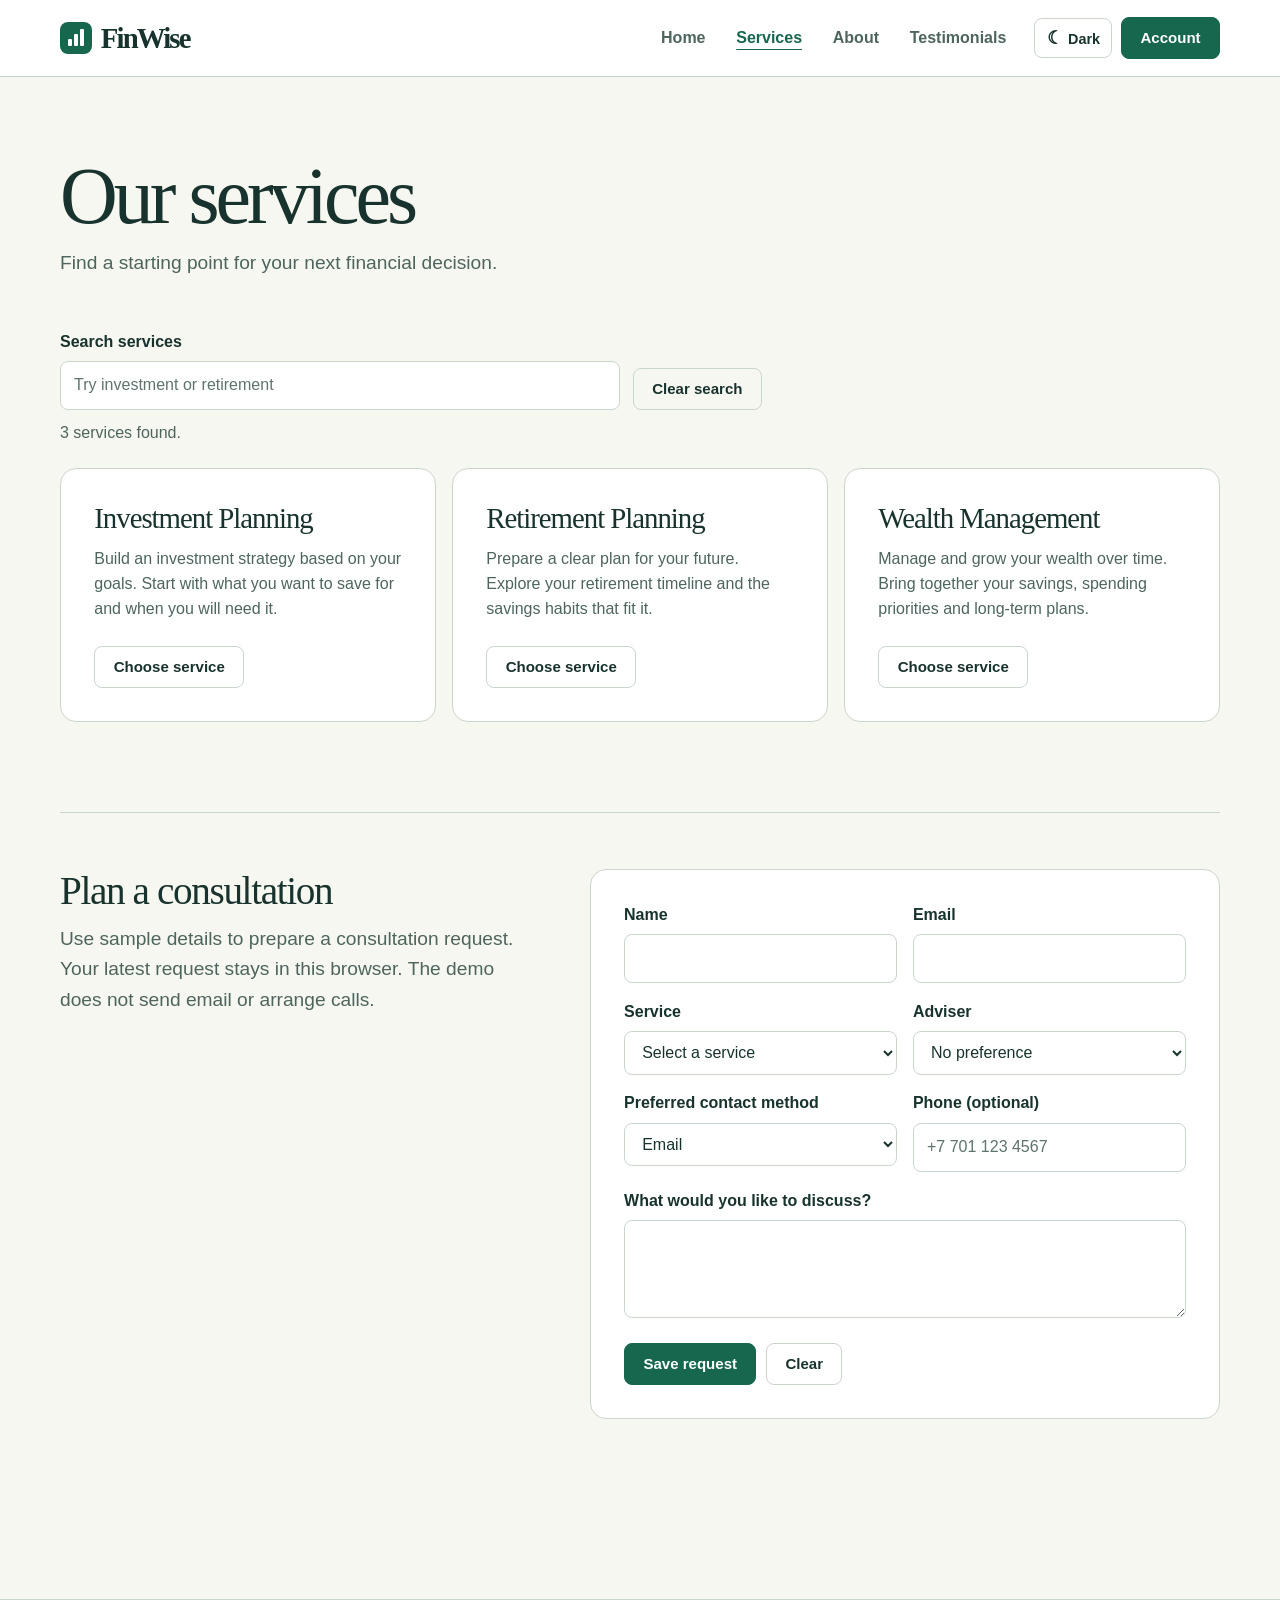
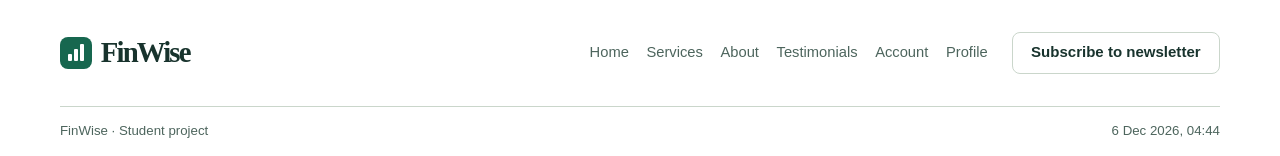
==== services.html @ e8620e40 "Finished" ====
<!DOCTYPE html>
<html lang="en">
<head>
    <meta charset="UTF-8">
    <meta name="viewport" content="width=device-width, initial-scale=1">
    <title>Services | FinWise</title>
    <link rel="icon" href="images/finwise.png">
    <link rel="stylesheet" href="css/style.css">
    <link rel="stylesheet" href="css/pages.css">
    <script defer src="js/validation.js"></script>
    <script defer src="js/layout.js"></script>
    <script defer src="js/pages.js"></script>
</head>
<body>
    <header data-site-header></header>
    <main id="main" class="wrap inner-page">
        <header class="page-intro">
            <h1>Our services</h1>
            <p>Find a starting point for your next financial decision.</p>
        </header>
        <section aria-label="Service directory">
            <div class="service-search">
                <div><label for="fw-search">Search services</label>
                    <input id="fw-search" type="search" autocomplete="off" list="fw-suggestions" placeholder="Try investment or retirement">
                    <datalist id="fw-suggestions">
                        <option value="Investment Planning"></option>
                        <option value="Retirement Planning"></option>
                        <option value="Wealth Management"></option>
                    </datalist>
                </div>
                <button class="button secondary" type="button" id="clear-search">Clear search</button>
            </div>
            <p class="search-summary" id="fw-results" role="status">3 services found.</p>
            <div class="service-grid">
                <article class="service-card">
                    <h2>Investment Planning</h2>
                    <p>Build an investment strategy based on your goals. Start with what you want to save for and when you will need it.</p>
                    <button class="button secondary choose-service" type="button">Choose service</button>
                </article>
                <article class="service-card">
                    <h2>Retirement Planning</h2>
                    <p>Prepare a clear plan for your future. Explore your retirement timeline and the savings habits that fit it.</p>
                    <button class="button secondary choose-service" type="button">Choose service</button>
                </article>
                <article class="service-card">
                    <h2>Wealth Management</h2>
                    <p>Manage and grow your wealth over time. Bring together your savings, spending priorities and long-term plans.</p>
                    <button class="button secondary choose-service" type="button">Choose service</button>
                </article>
            </div>
        </section>
        <section class="page-section form-section" aria-labelledby="contact-title">
            <div class="form-intro">
                <h2 id="contact-title">Plan a consultation</h2>
                <p>Use sample details to prepare a consultation request. Your latest request stays in this browser. The demo does not send email or arrange calls.</p>
                <div id="last-request" hidden>
                    <h3>Last saved request</h3>
                    <p id="request-service"></p>
                    <p id="request-contact"></p>
                    <p id="request-message"></p>
                </div>
            </div>
            <form class="entry-form" id="services-form" novalidate>
                <div class="form-pair">
                    <div><label for="contact-name">Name</label>
                        <input type="text" id="contact-name" autocomplete="name" data-rule="required" data-label="Name"></div>
                    <div><label for="contact-email">Email</label>
                        <input type="text" id="contact-email" inputmode="email" autocomplete="email" data-rule="email" data-label="Email"></div>
                </div>
                <div class="form-pair">
                    <div><label for="service">Service</label>
                        <select id="service" data-rule="required" data-label="Service">
                            <option value="">Select a service</option>
                            <option>Investment Planning</option><option>Retirement Planning</option><option>Wealth Management</option>
                        </select></div>
                    <div><label for="adviser">Adviser</label>
                        <select id="adviser">
                            <option value="">No preference</option><option value="Amir">Amir K.</option>
                            <option value="Abylay">Abylay A.</option><option value="Money">Mr Money</option>
                        </select></div>
                </div>
                <div class="form-pair">
                    <div><label for="contact-method">Preferred contact method</label>
                        <select id="contact-method"><option>Email</option><option>Phone</option></select></div>
                    <div><label for="contact-phone">Phone <span id="phone-optional">(optional)</span></label>
                        <input type="text" id="contact-phone" inputmode="tel" autocomplete="tel" placeholder="+7 701 123 4567" data-rule="phone" data-label="Phone" data-optional></div>
                </div>
                <div><label for="contact-message">What would you like to discuss?</label>
                    <textarea id="contact-message" rows="3" data-rule="required" data-label="Message"></textarea></div>
                <div class="actions">
                    <button type="submit" class="button">Save request</button>
                    <button type="reset" class="button secondary">Clear</button>
                </div>
                <p class="form-result" role="status"></p>
            </form>
        </section>
    </main>
    <footer data-site-footer></footer>
</body>
</html>
---- css/style.css ----
:root {
    color-scheme: light;
    --paper: #f7f7f1;
    --surface: #ffffff;
    --ink: #18332d;
    --muted: #4d655d;
    --line: #cad6cb;
    --accent: #17674f;
    --accent-soft: #e0eee2;
    --on-accent: #ffffff;
    --gold: #97620b;
    --error: #a33124;
    --display: Georgia, 'Times New Roman', serif;
    --sans: 'Segoe UI', Arial, sans-serif;
}
html[data-theme="dark"] {
    color-scheme: dark;
    --paper: #10221e;
    --surface: #192e28;
    --ink: #f0f4e9;
    --muted: #b6c9bf;
    --line: #435b50;
    --accent: #9ddab8;
    --accent-soft: #284539;
    --on-accent: #112c20;
    --gold: #f4cb77;
    --error: #ffb2a4;
}
* { box-sizing: border-box; }
[hidden] { display: none !important; }
body {
    margin: 0;
    color: var(--ink);
    background: var(--paper);
    font: 1rem/1.55 var(--sans);
    transition: background-color .18s, color .18s;
}
h1, h2, h3, h4, p, ul, ol, dl { margin-top: 0; }
h1, h2, h3, h4 { line-height: 1.15; }
h1, h2 { font-family: var(--display); font-weight: 500; letter-spacing: -.035em; }
h1 { font-size: clamp(2.6rem, 6vw, 5rem); }
h2 { font-size: clamp(1.8rem, 4vw, 3rem); }
a { color: var(--accent); text-underline-offset: .18em; }
img { max-width: 100%; height: auto; }
button, input, select, textarea { font: inherit; }
button { cursor: pointer; }
button:disabled { cursor: wait; opacity: .7; }
:focus-visible { outline: 3px solid var(--gold); outline-offset: 3px; }
input:not([type="checkbox"]):not([type="radio"]), select, textarea {
    width: 100%; padding: .7rem .82rem; color: var(--ink);
    background: var(--surface); border: 1px solid var(--line); border-radius: 8px;
}
input::placeholder, textarea::placeholder { color: var(--muted); opacity: .9; }
textarea { resize: vertical; }
.wrap, .container { width: min(1160px, calc(100% - 3rem)); margin-inline: auto; }
.card { background: var(--surface); border: 1px solid var(--line); border-radius: 16px; }
.eyebrow {
    font: 700 .76rem/1.4 var(--sans); text-transform: uppercase;
    letter-spacing: .12em; color: var(--accent);
}
.button {
    display: inline-flex; align-items: center; justify-content: center; gap: .45rem;
    min-height: 42px; padding: .58rem 1.15rem; border: 1px solid var(--accent);
    border-radius: 8px; background: var(--accent); color: var(--on-accent);
    font: 650 .94rem/1.35 var(--sans); text-decoration: none;
    transition: transform .16s, box-shadow .16s;
}
.button.secondary { background: transparent; border-color: var(--line); color: var(--ink); }
.button:hover { transform: translateY(-2px); box-shadow: 0 3px 9px #12392424; }
.field-error { color: var(--error); font-size: .9rem; }
[aria-invalid="true"] { border-color: var(--error) !important; }
.skip-link { position: absolute; top: .4rem; left: 1rem; z-index: 15; padding: .5rem; background: var(--surface); transform: translateY(-160%); }
.skip-link:focus { transform: none; }
.site-header { background: var(--surface); border-bottom: 1px solid var(--line); }
.site-bar { display: flex; align-items: center; gap: 1rem; min-height: 76px; }
.brand { display: inline-flex; align-items: center; gap: .55rem; color: var(--ink); font: bold 1.8rem/1 var(--display); letter-spacing: -.065em; text-decoration: none; }
.brand-icon { width: 32px; height: 32px; display: inline-flex; justify-content: center; align-items: end; gap: 2px; padding-bottom: 8px; border-radius: 8px; color: var(--on-accent); background: var(--accent); }
.brand-icon i { width: 4px; background: currentColor; border-radius: 1px; }
.brand-icon i:nth-child(1) { height: 7px; }
.brand-icon i:nth-child(2) { height: 12px; }
.brand-icon i:nth-child(3) { height: 17px; }
.site-nav { display: flex; align-items: center; gap: clamp(.7rem, 2.4vw, 2.15rem); margin-left: auto; }
.site-nav a, .foot-nav a { color: var(--muted); text-decoration: none; }
.site-nav a { padding: .3rem 0; font-weight: 570; }
.site-nav a:hover, .foot-nav a:hover, .site-nav [aria-current="page"] { color: var(--accent); text-decoration: underline; text-underline-offset: .38rem; }
.site-actions { display: flex; align-items: center; gap: .55rem; margin-left: .75rem; }
.theme-toggle, .menu-toggle {
    background: var(--surface); color: var(--ink); border: 1px solid var(--line);
    border-radius: 8px; font: 600 .9rem/1 var(--sans); min-height: 40px; padding: 0 .7rem;
}
.theme-toggle:hover, .menu-toggle:hover { background: var(--accent-soft); }
.theme-toggle span:first-child { font-size: 1.15rem; margin-right: .35rem; }
.menu-toggle { display: none; }
.site-progress { position: fixed; z-index: 11; left: 0; top: 0; height: 3px; width: 0; pointer-events: none; background: linear-gradient(90deg,#45a991,#a8c97e,#deaf5b); }
.site-footer { margin-top: clamp(3rem, 7vw, 6rem); border-top: 1px solid var(--line); background: var(--surface); }
.foot-bar { display: flex; align-items: center; flex-wrap: wrap; gap: 1.5rem; padding-block: 2rem; }
.foot-nav { display: flex; flex-wrap: wrap; gap: .75rem 1.1rem; margin-left: auto; font-size: .92rem; }
.foot-meta { display: flex; flex-wrap: wrap; justify-content: space-between; gap: .5rem; border-top: 1px solid var(--line); color: var(--muted); font-size: .83rem; padding-block: .9rem; }
.newsletter-dialog { width: min(420px, calc(100% - 2rem)); background: var(--surface); color: var(--ink); border: 1px solid var(--line); border-radius: 18px; padding: 1.6rem; }
.newsletter-dialog::backdrop { background: rgb(10 27 21 / .65); }
.newsletter-dialog h2 { margin-bottom: .6rem; font-size: 2rem; }
.newsletter-dialog p { margin-bottom: .9rem; }
.newsletter-dialog label { display: block; margin: .4rem 0; }
.newsletter-dialog button[type=submit] { margin-top: 1rem; }
.dialog-close { float: right; width: 34px; height: 34px; background: transparent; color: var(--ink); border: 1px solid var(--line); border-radius: 50%; font-size: 1.1rem; }
.newsletter-status { color: var(--accent); }
.newsletter-status:not(:empty) { margin-top: 1rem; }
@media (max-width: 820px) {
    .site-bar { position: relative; flex-wrap: wrap; gap: .6rem; padding-block: .65rem; min-height: 65px; }
    .site-actions { margin-left: auto; }
    .menu-toggle { display: inline-block; }
    .site-nav { display: none; order: 3; width: 100%; margin: .25rem 0 0; padding-top: .5rem; border-top: 1px solid var(--line); }
    .site-nav.open { display: flex; flex-wrap: wrap; gap: .3rem 1.1rem; }
    .foot-nav { margin-left: 0; }
}
@media (max-width: 550px) {
    .wrap, .container { width: calc(100% - 2rem); }
    .brand { font-size: 1.55rem; }
    .site-actions .button { padding-inline: .65rem; min-height: 40px; }
    .theme-toggle span:last-child { display: none; }
    .theme-toggle span:first-child { margin: 0; }
    .foot-bar { align-items: flex-start; flex-direction: column; gap: 1rem; }
}
@media (prefers-reduced-motion: reduce) {
    *, *::before, *::after { animation-duration: .01ms !important; transition-duration: .01ms !important; scroll-behavior: auto !important; }
}
---- css/pages.css ----
.inner-page {
    padding-top: clamp(2.5rem, 6vw, 5.5rem);
    padding-bottom: clamp(3.5rem, 7vw, 6rem);
}
.inner-page [hidden] { display: none !important; }
.page-intro { max-width: 49rem; margin-bottom: clamp(2rem, 4vw, 3.5rem); }
.page-intro h1 { margin: 0 0 .65rem; font-size: clamp(2.6rem, 7vw, 5rem); line-height: 1.05; letter-spacing: -.05em; }
.page-intro p, .form-intro > p, .mission-block p { font-size: clamp(1rem, 2vw, 1.2rem); line-height: 1.6; color: var(--muted); }
.inner-page h2 { font-size: clamp(1.6rem, 3.5vw, 2.45rem); line-height: 1.12; letter-spacing: -.035em; }
.inner-page h3 { line-height: 1.25; }
.page-section { margin-top: clamp(3rem, 7vw, 6rem); }
.page-section > h2 { margin: 0 0 1.5rem; }
.mission-block, .team-gallery, .form-section {
    display: grid;
    grid-template-columns: minmax(0, .85fr) minmax(0, 1.15fr);
    gap: clamp(1.5rem, 5vw, 4.5rem);
}
.mission-block {
    align-items: start;
    padding: clamp(1.4rem, 3vw, 2.8rem);
    background: var(--accent-soft);
    border: 1px solid var(--line);
    border-radius: 1rem;
}
.mission-block h2, .mission-block h3, .form-intro h2 { margin: 0 0 .7rem; }
.mission-block p, .form-intro p { margin: .5rem 0 0; }
.values-block dl { margin: 0; }
.values-block dt { font-weight: 700; }
.values-block dd { margin: 0 0 .6rem; color: var(--muted); }
.values-block dd:last-child { margin-bottom: 0; }
.team-gallery { align-items: center; }
.team-preview { overflow: hidden; margin: 0; background: var(--surface); border: 1px solid var(--line); border-radius: 1rem; }
.team-preview > img { display: block; width: 100%; height: clamp(14rem, 29vw, 22rem); object-fit: cover; object-position: center 36%; }
.team-preview figcaption { padding: .8rem 1rem; font-size: .95rem; }
.team-row { display: flex; gap: 1rem; align-items: center; padding: 1.1rem 0; border-bottom: 1px solid var(--line); }
.team-row:first-child { border-top: 1px solid var(--line); }
.team-row h3, .team-row p { margin: 0; }
.team-row p { color: var(--muted); margin: .15rem 0 .3rem; }
.team-row a { color: var(--accent); font-weight: 650; text-underline-offset: .18em; }
.team-choice { flex: none; border: 2px solid transparent; border-radius: .75rem; background: transparent; padding: 3px; cursor: pointer; }
.team-choice[aria-pressed="true"] { border-color: var(--accent); }
.team-choice img { display: block; width: 3.5rem; height: 3.5rem; object-fit: cover; border-radius: .45rem; }
.section-tools { display: flex; align-items: center; justify-content: space-between; flex-wrap: wrap; gap: .75rem; margin-bottom: 1rem; }
.section-tools h2 { margin: 0; }
.questions details { border-bottom: 1px solid var(--line); }
.questions details:first-of-type { border-top: 1px solid var(--line); }
.questions summary { padding: 1.2rem 0; cursor: pointer; font-weight: 650; }
.questions summary::marker { color: var(--accent); }
.questions details p { max-width: 48rem; margin: 0 0 1.2rem; color: var(--muted); }
.service-search { display: flex; align-items: end; gap: .8rem; }
.service-search > div { width: min(100%, 35rem); min-width: 0; }
.service-search label, .entry-form label { display: block; font-weight: 650; margin-bottom: .4rem; }
.service-search input, .entry-form :is(input:not([type="radio"]), select, textarea) { width: 100%; min-width: 0; }
.service-search .button { white-space: nowrap; }
.search-summary { color: var(--muted); margin: .65rem 0 1.4rem; }
.service-grid, .review-grid { display: grid; grid-template-columns: repeat(3, minmax(0, 1fr)); gap: 1rem; }
.service-card, .review-card, .entry-form {
    padding: clamp(1.25rem, 2.6vw, 2.1rem);
    background: var(--surface);
    border: 1px solid var(--line);
    border-radius: 1rem;
}
.service-card, .review-card { margin: 0; display: flex; flex-direction: column; align-items: flex-start; }
.service-card h2 { font-size: clamp(1.35rem, 2.4vw, 1.8rem); margin: 0; }
.service-card p { line-height: 1.55; color: var(--muted); margin: .8rem 0 1.5rem; }
.service-card button { margin-top: auto; }
.service-card mark { background: #ffe098; color: #382908; border-radius: .1em; }
.review-card blockquote, #saved-reviews blockquote { margin: 0 0 1.35rem; font-size: clamp(1.2rem, 2.2vw, 1.6rem); line-height: 1.4; }
.review-card figcaption { display: flex; align-items: center; gap: .7rem; margin-top: auto; }
.review-card img { width: 3.25rem; height: 3.25rem; object-fit: cover; border-radius: 50%; }
.form-section { align-items: start; border-top: 1px solid var(--line); padding-top: clamp(1.8rem, 5vw, 3.5rem); }
.entry-form { display: grid; gap: 1.05rem; scroll-margin-top: 6rem; }
.form-pair { display: grid; grid-template-columns: repeat(2, minmax(0, 1fr)); gap: 1rem; }
.actions { display: flex; flex-wrap: wrap; gap: .6rem; }
.form-result, .page-error { margin: 0; }
.form-result:empty, .page-error:empty { display: none; }
.form-result { font-weight: 650; color: var(--ink); }
.page-error { color: var(--error); font-size: .9rem; }
#last-request { padding-top: .9rem; margin-top: .9rem; border-top: 1px solid var(--line); font-size: 1rem; }
#last-request h3, #last-request p { margin: .3rem 0; font-size: 1rem; overflow-wrap: anywhere; }
.entry-form[aria-busy="true"] button[type="submit"]::before {
    content: ""; display: inline-block; width: .8em; height: .8em; margin-right: .5em;
    border: 2px solid currentColor; border-right-color: transparent; border-radius: 50%;
    animation: saving-turn .55s linear infinite;
}
@keyframes saving-turn { to { transform: rotate(360deg); } }
@media (prefers-reduced-motion: reduce) {
    .entry-form[aria-busy="true"] button[type="submit"]::before { animation: none; }
}
.stars-field { border: 0; padding: 0; margin: 0; min-width: 0; }
.stars-field legend { font-weight: 650; }
.stars-field small { color: var(--muted); }
.stars { display: flex; flex-wrap: wrap; gap: .08rem; }
.stars label { position: relative; margin: 0; padding: .1rem .15rem; cursor: pointer; }
.stars input, .stars .sr-only { position: absolute; width: 1px; height: 1px; padding: 0; overflow: hidden; clip-path: inset(50%); }
.stars input + span { display: block; font-size: 2.05rem; line-height: 1.2; color: var(--muted); transition: color .18s ease; }
.stars .filled input + span { color: var(--gold); }
.stars input:focus-visible + span { outline: 2px solid var(--accent); outline-offset: 1px; }
#saved-reviews figure { margin: 0; padding: 1.3rem 0; border-top: 1px solid var(--line); overflow-wrap: anywhere; }
#saved-reviews figcaption { color: var(--muted); }
@media (max-width: 820px) {
    .mission-block, .team-gallery, .form-section { grid-template-columns: 1fr; gap: 1.5rem; }
    .team-preview > img { height: auto; max-height: 25rem; }
    .service-grid, .review-grid { grid-template-columns: repeat(auto-fit, minmax(min(100%, 14rem), 1fr)); }
}
@media (max-width: 540px) {
    .form-pair { grid-template-columns: 1fr; }
    .service-search { align-items: stretch; flex-direction: column; }
    .service-search .button { align-self: start; }
}
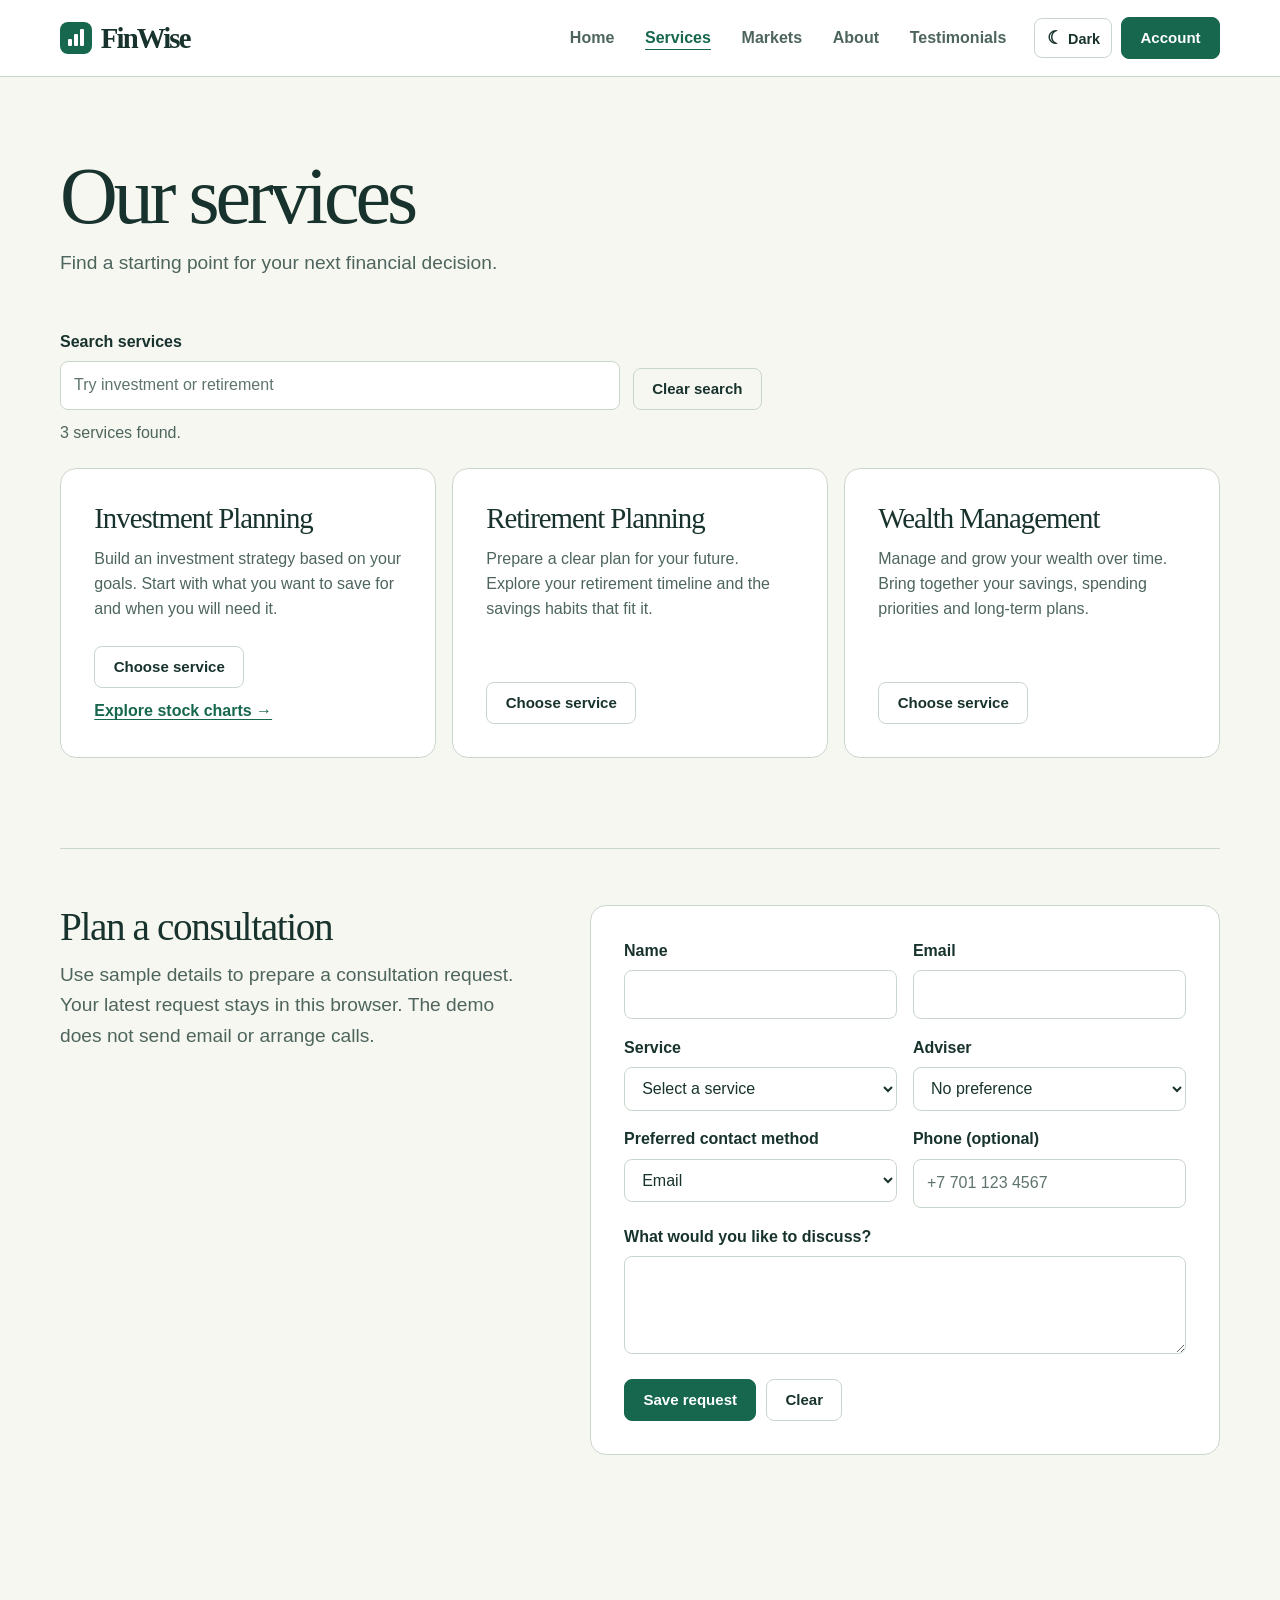
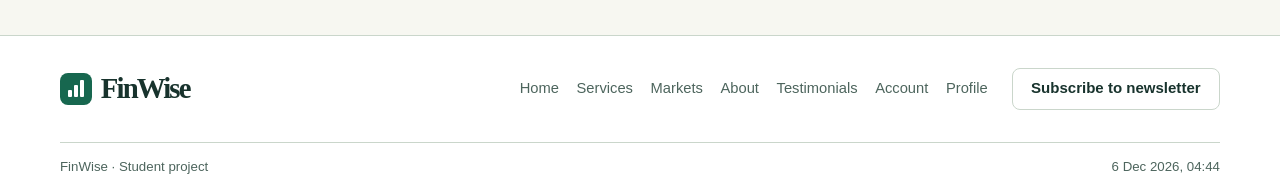
==== commit 2566a613: "Finished" ====
--- a/services.html
+++ b/services.html
@@ -1,100 +1,101 @@
-<!DOCTYPE html>
-<html lang="en">
-<head>
-    <meta charset="UTF-8">
-    <meta name="viewport" content="width=device-width, initial-scale=1">
-    <title>Services | FinWise</title>
-    <link rel="icon" href="images/finwise.png">
-    <link rel="stylesheet" href="css/style.css">
-    <link rel="stylesheet" href="css/pages.css">
-    <script defer src="js/validation.js"></script>
-    <script defer src="js/layout.js"></script>
-    <script defer src="js/pages.js"></script>
-</head>
-<body>
-    <header data-site-header></header>
-    <main id="main" class="wrap inner-page">
-        <header class="page-intro">
-            <h1>Our services</h1>
-            <p>Find a starting point for your next financial decision.</p>
-        </header>
-        <section aria-label="Service directory">
-            <div class="service-search">
-                <div><label for="fw-search">Search services</label>
-                    <input id="fw-search" type="search" autocomplete="off" list="fw-suggestions" placeholder="Try investment or retirement">
-                    <datalist id="fw-suggestions">
-                        <option value="Investment Planning"></option>
-                        <option value="Retirement Planning"></option>
-                        <option value="Wealth Management"></option>
-                    </datalist>
-                </div>
-                <button class="button secondary" type="button" id="clear-search">Clear search</button>
-            </div>
-            <p class="search-summary" id="fw-results" role="status">3 services found.</p>
-            <div class="service-grid">
-                <article class="service-card">
-                    <h2>Investment Planning</h2>
-                    <p>Build an investment strategy based on your goals. Start with what you want to save for and when you will need it.</p>
-                    <button class="button secondary choose-service" type="button">Choose service</button>
-                </article>
-                <article class="service-card">
-                    <h2>Retirement Planning</h2>
-                    <p>Prepare a clear plan for your future. Explore your retirement timeline and the savings habits that fit it.</p>
-                    <button class="button secondary choose-service" type="button">Choose service</button>
-                </article>
-                <article class="service-card">
-                    <h2>Wealth Management</h2>
-                    <p>Manage and grow your wealth over time. Bring together your savings, spending priorities and long-term plans.</p>
-                    <button class="button secondary choose-service" type="button">Choose service</button>
-                </article>
-            </div>
-        </section>
-        <section class="page-section form-section" aria-labelledby="contact-title">
-            <div class="form-intro">
-                <h2 id="contact-title">Plan a consultation</h2>
-                <p>Use sample details to prepare a consultation request. Your latest request stays in this browser. The demo does not send email or arrange calls.</p>
-                <div id="last-request" hidden>
-                    <h3>Last saved request</h3>
-                    <p id="request-service"></p>
-                    <p id="request-contact"></p>
-                    <p id="request-message"></p>
-                </div>
-            </div>
-            <form class="entry-form" id="services-form" novalidate>
-                <div class="form-pair">
-                    <div><label for="contact-name">Name</label>
-                        <input type="text" id="contact-name" autocomplete="name" data-rule="required" data-label="Name"></div>
-                    <div><label for="contact-email">Email</label>
-                        <input type="text" id="contact-email" inputmode="email" autocomplete="email" data-rule="email" data-label="Email"></div>
-                </div>
-                <div class="form-pair">
-                    <div><label for="service">Service</label>
-                        <select id="service" data-rule="required" data-label="Service">
-                            <option value="">Select a service</option>
-                            <option>Investment Planning</option><option>Retirement Planning</option><option>Wealth Management</option>
-                        </select></div>
-                    <div><label for="adviser">Adviser</label>
-                        <select id="adviser">
-                            <option value="">No preference</option><option value="Amir">Amir K.</option>
-                            <option value="Abylay">Abylay A.</option><option value="Money">Mr Money</option>
-                        </select></div>
-                </div>
-                <div class="form-pair">
-                    <div><label for="contact-method">Preferred contact method</label>
-                        <select id="contact-method"><option>Email</option><option>Phone</option></select></div>
-                    <div><label for="contact-phone">Phone <span id="phone-optional">(optional)</span></label>
-                        <input type="text" id="contact-phone" inputmode="tel" autocomplete="tel" placeholder="+7 701 123 4567" data-rule="phone" data-label="Phone" data-optional></div>
-                </div>
-                <div><label for="contact-message">What would you like to discuss?</label>
-                    <textarea id="contact-message" rows="3" data-rule="required" data-label="Message"></textarea></div>
-                <div class="actions">
-                    <button type="submit" class="button">Save request</button>
-                    <button type="reset" class="button secondary">Clear</button>
-                </div>
-                <p class="form-result" role="status"></p>
-            </form>
-        </section>
-    </main>
-    <footer data-site-footer></footer>
-</body>
-</html>
+<!DOCTYPE html>
+<html lang="en">
+<head>
+    <meta charset="UTF-8">
+    <meta name="viewport" content="width=device-width, initial-scale=1">
+    <title>Services | FinWise</title>
+    <link rel="icon" href="images/finwise.png">
+    <link rel="stylesheet" href="css/style.css">
+    <link rel="stylesheet" href="css/pages.css">
+    <script defer src="js/validation.js"></script>
+    <script defer src="js/layout.js"></script>
+    <script defer src="js/pages.js"></script>
+</head>
+<body>
+    <header data-site-header></header>
+    <main id="main" class="wrap inner-page">
+        <header class="page-intro">
+            <h1>Our services</h1>
+            <p>Find a starting point for your next financial decision.</p>
+        </header>
+        <section aria-label="Service directory">
+            <div class="service-search">
+                <div><label for="fw-search">Search services</label>
+                    <input id="fw-search" type="search" autocomplete="off" list="fw-suggestions" placeholder="Try investment or retirement">
+                    <datalist id="fw-suggestions">
+                        <option value="Investment Planning"></option>
+                        <option value="Retirement Planning"></option>
+                        <option value="Wealth Management"></option>
+                    </datalist>
+                </div>
+                <button class="button secondary" type="button" id="clear-search">Clear search</button>
+            </div>
+            <p class="search-summary" id="fw-results" role="status">3 services found.</p>
+            <div class="service-grid">
+                <article class="service-card">
+                    <h2>Investment Planning</h2>
+                    <p>Build an investment strategy based on your goals. Start with what you want to save for and when you will need it.</p>
+                    <button class="button secondary choose-service" type="button">Choose service</button>
+                    <a class="market-service-link" href="markets.html">Explore stock charts →</a>
+                </article>
+                <article class="service-card">
+                    <h2>Retirement Planning</h2>
+                    <p>Prepare a clear plan for your future. Explore your retirement timeline and the savings habits that fit it.</p>
+                    <button class="button secondary choose-service" type="button">Choose service</button>
+                </article>
+                <article class="service-card">
+                    <h2>Wealth Management</h2>
+                    <p>Manage and grow your wealth over time. Bring together your savings, spending priorities and long-term plans.</p>
+                    <button class="button secondary choose-service" type="button">Choose service</button>
+                </article>
+            </div>
+        </section>
+        <section class="page-section form-section" aria-labelledby="contact-title">
+            <div class="form-intro">
+                <h2 id="contact-title">Plan a consultation</h2>
+                <p>Use sample details to prepare a consultation request. Your latest request stays in this browser. The demo does not send email or arrange calls.</p>
+                <div id="last-request" hidden>
+                    <h3>Last saved request</h3>
+                    <p id="request-service"></p>
+                    <p id="request-contact"></p>
+                    <p id="request-message"></p>
+                </div>
+            </div>
+            <form class="entry-form" id="services-form" novalidate>
+                <div class="form-pair">
+                    <div><label for="contact-name">Name</label>
+                        <input type="text" id="contact-name" autocomplete="name" data-rule="required" data-label="Name"></div>
+                    <div><label for="contact-email">Email</label>
+                        <input type="text" id="contact-email" inputmode="email" autocomplete="email" data-rule="email" data-label="Email"></div>
+                </div>
+                <div class="form-pair">
+                    <div><label for="service">Service</label>
+                        <select id="service" data-rule="required" data-label="Service">
+                            <option value="">Select a service</option>
+                            <option>Investment Planning</option><option>Retirement Planning</option><option>Wealth Management</option>
+                        </select></div>
+                    <div><label for="adviser">Adviser</label>
+                        <select id="adviser">
+                            <option value="">No preference</option><option value="Amir">Amir K.</option>
+                            <option value="Abylay">Abylay A.</option><option value="Money">Mr Money</option>
+                        </select></div>
+                </div>
+                <div class="form-pair">
+                    <div><label for="contact-method">Preferred contact method</label>
+                        <select id="contact-method"><option>Email</option><option>Phone</option></select></div>
+                    <div><label for="contact-phone">Phone <span id="phone-optional">(optional)</span></label>
+                        <input type="text" id="contact-phone" inputmode="tel" autocomplete="tel" placeholder="+7 701 123 4567" data-rule="phone" data-label="Phone" data-optional></div>
+                </div>
+                <div><label for="contact-message">What would you like to discuss?</label>
+                    <textarea id="contact-message" rows="3" data-rule="required" data-label="Message"></textarea></div>
+                <div class="actions">
+                    <button type="submit" class="button">Save request</button>
+                    <button type="reset" class="button secondary">Clear</button>
+                </div>
+                <p class="form-result" role="status"></p>
+            </form>
+        </section>
+    </main>
+    <footer data-site-footer></footer>
+</body>
+</html>
--- a/css/pages.css
+++ b/css/pages.css
@@ -64,6 +64,26 @@
 .service-card h2 { font-size: clamp(1.35rem, 2.4vw, 1.8rem); margin: 0; }
 .service-card p { line-height: 1.55; color: var(--muted); margin: .8rem 0 1.5rem; }
 .service-card button { margin-top: auto; }
+.market-service-link { margin-top: .7rem; font-weight: 600; }
+.markets-page .page-intro { margin-bottom: 1.6rem; }
+.market-panel { background: var(--surface); border: 1px solid var(--line); border-radius: 16px; overflow: hidden; }
+.market-toolbar, .market-caption { display: flex; flex-wrap: wrap; align-items: center; justify-content: space-between; gap: .8rem 2rem; padding: 1.25rem clamp(1rem, 3vw, 2rem); }
+.market-toolbar h2 { margin: 0; }
+.market-toolbar p { margin: .4rem 0 0; color: var(--muted); }
+.market-picker label { display: block; font-size: .85rem; font-weight: 650; margin-bottom: .2rem; }
+.market-picker select { min-width: 12rem; }
+.market-chart-area { position: relative; border-block: 1px solid var(--line); }
+#market-widget { height: clamp(340px, 52vh, 480px); }
+.market-panel .tradingview-widget-container { height: 100%; width: 100%; }
+#chart-status { position: absolute; inset: 0; display: grid; place-content: center; padding: 1.2rem; text-align: center; background: var(--surface); color: var(--muted); pointer-events: none; }
+#chart-status:empty { display: none; }
+.market-caption { padding-block: .8rem; color: var(--muted); font-size: .9rem; }
+.market-reading { margin-top: 2rem; max-width: 65ch; }
+.market-reading h2 { font-size: 1.5rem; margin-bottom: .45rem; }
+@media (max-width: 540px) {
+    .market-picker { width: 100%; }
+    .market-picker select { min-width: 0; }
+}
 .service-card mark { background: #ffe098; color: #382908; border-radius: .1em; }
 .review-card blockquote, #saved-reviews blockquote { margin: 0 0 1.35rem; font-size: clamp(1.2rem, 2.2vw, 1.6rem); line-height: 1.4; }
 .review-card figcaption { display: flex; align-items: center; gap: .7rem; margin-top: auto; }
